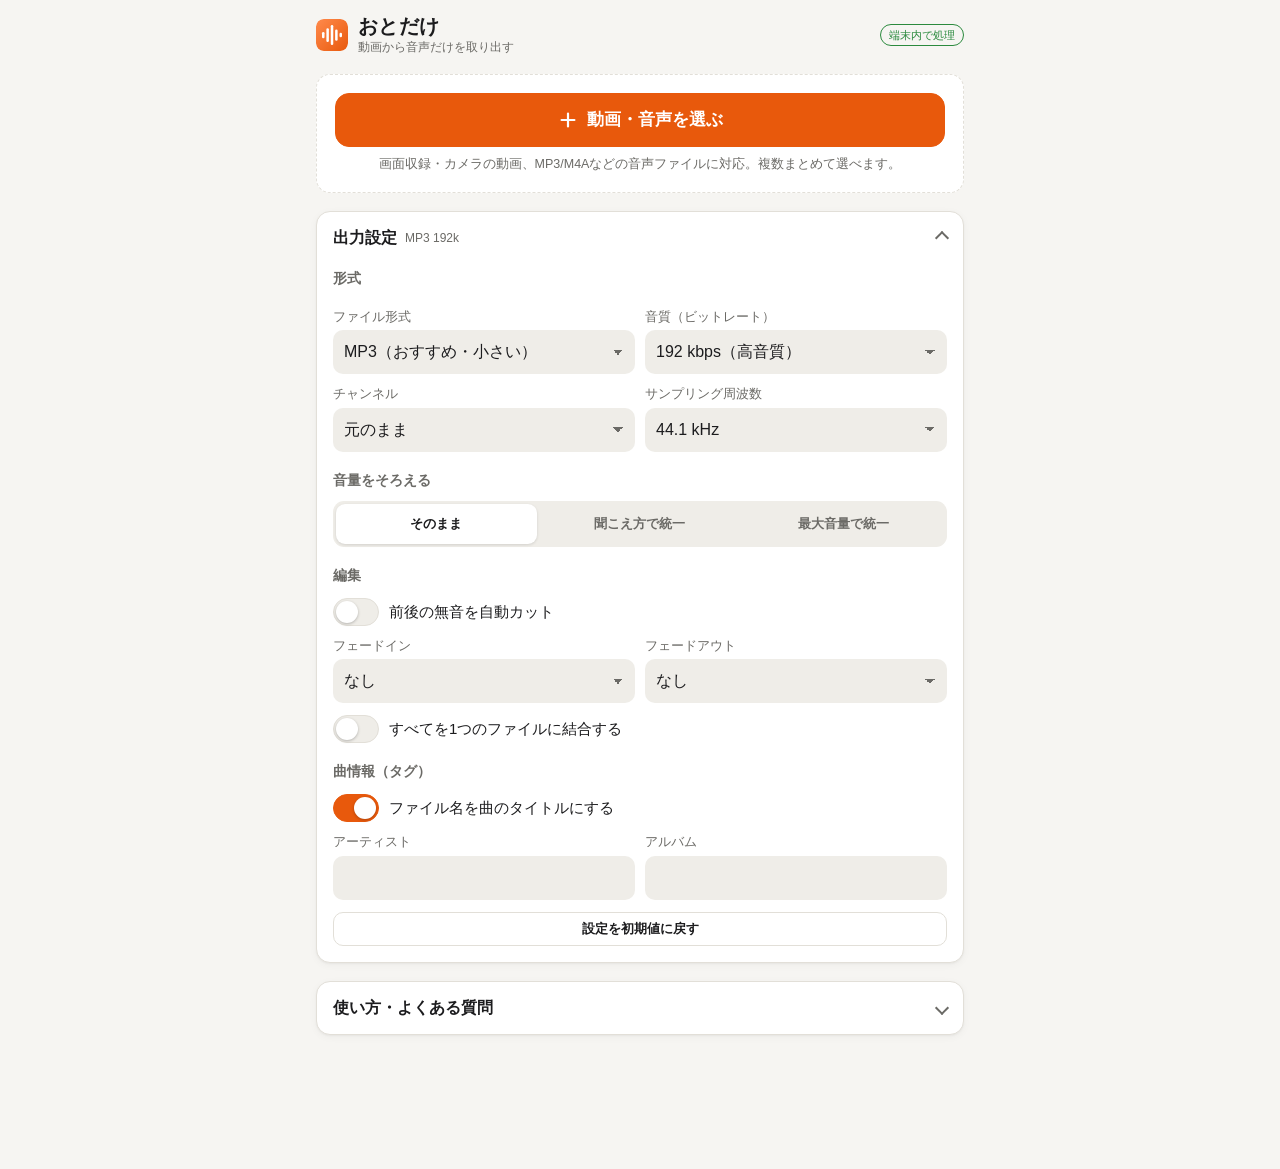
==== index.html @ 5dd7b7b6 "おとだけ: 動画から音声を取り出すWebアプリを追加 - 動画/音声をブラウザ内でデコードし MP3 (lamejs) / WAV に書き出し - LUFS/ピークによる音量統一とリミッター、トリミン" ====
<!doctype html>
<html lang="ja">
<head>
  <meta charset="utf-8">
  <meta name="viewport" content="width=device-width, initial-scale=1, viewport-fit=cover">
  <title>おとだけ</title>
  <meta name="description" content="動画から音声だけを取り出すWebアプリ。音量の統一、トリミング、一括リネームにも対応。ファイルは端末の外に送信されません。">
  <meta name="theme-color" content="#f6f5f2" media="(prefers-color-scheme: light)">
  <meta name="theme-color" content="#141416" media="(prefers-color-scheme: dark)">
  <meta name="apple-mobile-web-app-capable" content="yes">
  <meta name="mobile-web-app-capable" content="yes">
  <meta name="apple-mobile-web-app-title" content="おとだけ">
  <meta name="apple-mobile-web-app-status-bar-style" content="default">
  <link rel="manifest" href="manifest.webmanifest">
  <link rel="icon" href="icons/icon.svg" type="image/svg+xml">
  <link rel="apple-touch-icon" href="icons/icon-180.png">
  <link rel="stylesheet" href="css/style.css">
</head>
<body>
  <header class="top">
    <div class="brand">
      <img src="icons/icon.svg" alt="" width="32" height="32">
      <div>
        <h1>おとだけ</h1>
        <p>動画から音声だけを取り出す</p>
      </div>
    </div>
    <span class="badge" title="ファイルはこの端末の中だけで処理されます">端末内で処理</span>
  </header>

  <main>
    <!-- ファイル追加 -->
    <section class="drop" id="drop">
      <label class="btn primary big" for="fileInput">
        <svg viewBox="0 0 24 24" aria-hidden="true"><path d="M12 5v14M5 12h14"/></svg>
        動画・音声を選ぶ
      </label>
      <input id="fileInput" type="file" accept="video/*,audio/*,.mov,.mp4,.m4a,.mp3,.wav,.aac,.caf" multiple hidden>
      <p class="hint">画面収録・カメラの動画、MP3/M4Aなどの音声ファイルに対応。複数まとめて選べます。</p>
    </section>

    <!-- ファイル一覧 -->
    <section id="listSection" hidden>
      <div class="section-head">
        <h2>ファイル <span id="count" class="count"></span></h2>
        <button class="btn ghost small" id="clearAll" type="button">すべて削除</button>
      </div>
      <ol id="list" class="list"></ol>
    </section>

    <!-- 一括リネーム -->
    <details class="panel" id="renamePanel" hidden>
      <summary><span>一括リネーム・並べ替え</span></summary>
      <div class="panel-body">
        <div class="field">
          <label for="rnTemplate">名前のパターン</label>
          <input id="rnTemplate" type="text" value="{name}" autocomplete="off" autocapitalize="off" spellcheck="false">
          <div class="chips">
            <button type="button" class="chip" data-token="{name}">元の名前</button>
            <button type="button" class="chip" data-token="{n}">連番</button>
            <button type="button" class="chip" data-token="{date}">日付</button>
            <button type="button" class="chip" data-token="{time}">時刻</button>
            <button type="button" class="chip" data-token="_">_</button>
          </div>
        </div>
        <div class="row2">
          <div class="field">
            <label for="rnStart">連番の開始</label>
            <input id="rnStart" type="number" inputmode="numeric" value="1" min="0">
          </div>
          <div class="field">
            <label for="rnDigits">連番の桁数</label>
            <select id="rnDigits">
              <option value="1">1（1, 2, 3）</option>
              <option value="2" selected>2（01, 02）</option>
              <option value="3">3（001, 002）</option>
            </select>
          </div>
        </div>
        <div class="row2">
          <div class="field">
            <label for="rnFind">置換：探す文字</label>
            <input id="rnFind" type="text" autocomplete="off" autocapitalize="off" spellcheck="false" placeholder="例：RPReplay_">
          </div>
          <div class="field">
            <label for="rnReplace">置き換える文字</label>
            <input id="rnReplace" type="text" autocomplete="off" autocapitalize="off" spellcheck="false" placeholder="空なら削除">
          </div>
        </div>
        <p class="hint">プレビュー</p>
        <ul id="rnPreview" class="preview"></ul>
        <div class="btn-row">
          <button class="btn primary" id="rnApply" type="button">名前を適用</button>
          <button class="btn ghost" id="rnReset" type="button">元の名前に戻す</button>
        </div>
        <hr>
        <div class="field">
          <label for="sortBy">並べ替え（連番・結合の順番に使われます）</label>
          <div class="inline">
            <select id="sortBy">
              <option value="name">名前順</option>
              <option value="date">日付順（古い順）</option>
              <option value="dateDesc">日付順（新しい順）</option>
              <option value="added">追加した順</option>
            </select>
            <button class="btn ghost" id="sortApply" type="button">並べ替え</button>
          </div>
        </div>
      </div>
    </details>

    <!-- 出力設定 -->
    <details class="panel" id="settingsPanel" open>
      <summary><span>出力設定</span><span id="settingsSummary" class="summary-note"></span></summary>
      <form class="panel-body" id="settings" onsubmit="return false">
        <h3>形式</h3>
        <div class="row2">
          <div class="field">
            <label for="s-format">ファイル形式</label>
            <select id="s-format" name="format">
              <option value="mp3">MP3（おすすめ・小さい）</option>
              <option value="wav">WAV（無圧縮・大きい）</option>
            </select>
          </div>
          <div class="field" data-show-if="format=mp3">
            <label for="s-bitrate">音質（ビットレート）</label>
            <select id="s-bitrate" name="bitrate" data-num>
              <option value="64">64 kbps（声のみ・最小）</option>
              <option value="96">96 kbps</option>
              <option value="128">128 kbps（標準）</option>
              <option value="192">192 kbps（高音質）</option>
              <option value="256">256 kbps</option>
              <option value="320">320 kbps（最高）</option>
            </select>
          </div>
        </div>
        <div class="row2">
          <div class="field">
            <label for="s-channels">チャンネル</label>
            <select id="s-channels" name="channels">
              <option value="auto">元のまま</option>
              <option value="1">モノラル（声におすすめ）</option>
              <option value="2">ステレオ</option>
            </select>
          </div>
          <div class="field">
            <label for="s-sampleRate">サンプリング周波数</label>
            <select id="s-sampleRate" name="sampleRate" data-num>
              <option value="44100">44.1 kHz</option>
              <option value="48000">48 kHz</option>
            </select>
          </div>
        </div>

        <h3>音量をそろえる</h3>
        <div class="field">
          <div class="segmented" role="radiogroup" aria-label="音量の統一方法">
            <label><input type="radio" name="normMode" value="off"><span>そのまま</span></label>
            <label><input type="radio" name="normMode" value="lufs"><span>聞こえ方で統一</span></label>
            <label><input type="radio" name="normMode" value="peak"><span>最大音量で統一</span></label>
          </div>
          <p class="hint" data-show-if="normMode=lufs">人の耳の感じ方に近い「ラウドネス（LUFS）」をそろえます。複数ファイルの音量差をなくしたいときはこれ。</p>
          <p class="hint" data-show-if="normMode=peak">一番大きい音が指定の大きさになるように調整します。</p>
        </div>
        <div class="row2" data-show-if="normMode=lufs">
          <div class="field">
            <label for="s-lufsTarget">目標の大きさ</label>
            <select id="s-lufsTarget" name="lufsTarget" data-num>
              <option value="-12">-12 LUFS（かなり大きい）</option>
              <option value="-14">-14 LUFS（音楽配信サービス）</option>
              <option value="-16">-16 LUFS（ポッドキャスト・おすすめ）</option>
              <option value="-19">-19 LUFS（控えめ）</option>
              <option value="-23">-23 LUFS（テレビ放送）</option>
            </select>
          </div>
          <div class="field">
            <label for="s-maxGain">最大で上げる量</label>
            <select id="s-maxGain" name="maxGain" data-num>
              <option value="6">+6 dB</option>
              <option value="12">+12 dB</option>
              <option value="20">+20 dB</option>
              <option value="30">+30 dB</option>
            </select>
          </div>
        </div>
        <div class="row2" data-show-if="normMode=peak">
          <div class="field">
            <label for="s-peakTarget">最大音量</label>
            <select id="s-peakTarget" name="peakTarget" data-num>
              <option value="0">0 dB</option>
              <option value="-1">-1 dB（おすすめ）</option>
              <option value="-3">-3 dB</option>
              <option value="-6">-6 dB</option>
            </select>
          </div>
          <div class="field">
            <label for="s-maxGain2">最大で上げる量</label>
            <select id="s-maxGain2" name="maxGain" data-num>
              <option value="6">+6 dB</option>
              <option value="12">+12 dB</option>
              <option value="20">+20 dB</option>
              <option value="30">+30 dB</option>
            </select>
          </div>
        </div>

        <h3>編集</h3>
        <label class="switch">
          <input type="checkbox" name="silence">
          <span>前後の無音を自動カット</span>
        </label>
        <div class="field" data-show-if="silence=true">
          <label for="s-silenceDb">無音とみなす大きさ</label>
          <select id="s-silenceDb" name="silenceDb" data-num>
            <option value="-60">-60 dB（ほぼ完全な無音だけ）</option>
            <option value="-50">-50 dB</option>
            <option value="-40">-40 dB（小さな雑音もカット）</option>
            <option value="-30">-30 dB（強め）</option>
          </select>
        </div>
        <div class="row2">
          <div class="field">
            <label for="s-fadeIn">フェードイン</label>
            <select id="s-fadeIn" name="fadeIn" data-num>
              <option value="0">なし</option>
              <option value="0.5">0.5 秒</option>
              <option value="1">1 秒</option>
              <option value="2">2 秒</option>
              <option value="3">3 秒</option>
            </select>
          </div>
          <div class="field">
            <label for="s-fadeOut">フェードアウト</label>
            <select id="s-fadeOut" name="fadeOut" data-num>
              <option value="0">なし</option>
              <option value="0.5">0.5 秒</option>
              <option value="1">1 秒</option>
              <option value="2">2 秒</option>
              <option value="3">3 秒</option>
            </select>
          </div>
        </div>
        <label class="switch">
          <input type="checkbox" name="join">
          <span>すべてを1つのファイルに結合する</span>
        </label>
        <div class="field" data-show-if="join=true">
          <label for="s-joinName">結合後のファイル名</label>
          <input id="s-joinName" name="joinName" type="text" placeholder="空なら「先頭のファイル名_結合」" autocomplete="off">
          <p class="hint">一覧の上から順につなげます。順番は各ファイルの ↑↓ や「並べ替え」で変更できます。</p>
        </div>

        <div data-show-if="format=mp3">
          <h3>曲情報（タグ）</h3>
          <label class="switch">
            <input type="checkbox" name="tagTitle">
            <span>ファイル名を曲のタイトルにする</span>
          </label>
          <div class="row2">
            <div class="field">
              <label for="s-artist">アーティスト</label>
              <input id="s-artist" name="artist" type="text" autocomplete="off">
            </div>
            <div class="field">
              <label for="s-album">アルバム</label>
              <input id="s-album" name="album" type="text" autocomplete="off">
            </div>
          </div>
        </div>
        <div class="btn-row">
          <button class="btn ghost small" id="resetSettings" type="button">設定を初期値に戻す</button>
        </div>
      </form>
    </details>

    <!-- 結果 -->
    <section id="resultSection" hidden>
      <div class="section-head">
        <h2>できあがり <span id="resultCount" class="count"></span></h2>
        <button class="btn ghost small" id="clearResults" type="button">クリア</button>
      </div>
      <div class="btn-row" id="bulkActions">
        <button class="btn primary" id="shareAll" type="button">まとめて共有・保存</button>
        <button class="btn" id="zipAll" type="button">ZIPでダウンロード</button>
      </div>
      <ol id="results" class="list"></ol>
    </section>

    <details class="panel help">
      <summary><span>使い方・よくある質問</span></summary>
      <div class="panel-body prose">
        <h3>基本の使い方</h3>
        <ol>
          <li>「動画・音声を選ぶ」をタップし、<b>写真ライブラリ</b>または<b>ファイルを選択</b>から動画を選びます。</li>
          <li>必要ならファイル名を変えたり、波形の下のスライダーで使う範囲を切り取ります。</li>
          <li>下の「変換する」をタップ。</li>
          <li>できあがったら「共有」→「"ファイル"に保存」で iPhone に保存できます。LINE などに直接送ることもできます。</li>
        </ol>
        <h3>ホーム画面に追加するとアプリのように使えます</h3>
        <p>Safari の共有ボタン →「ホーム画面に追加」。一度開けばオフラインでも使えます。</p>
        <h3>ファイルはどこかに送信されますか？</h3>
        <p>いいえ。読み込みも変換もすべてこの端末の中（ブラウザ内）で行われ、ファイルが外部に送信されることはありません。</p>
        <h3>長い動画で止まってしまう</h3>
        <p>音声はいったん端末のメモリに展開して処理します。iPhone では目安として1ファイル60分程度まで。止まる場合は「モノラル」にするか、ファイルを分けて試してください。変換中は画面を閉じたり、別のアプリに切り替えないでください。</p>
        <h3>「聞こえ方で統一」とは？</h3>
        <p>放送や音楽配信でも使われている ITU-R BS.1770（LUFS）という基準で、人が感じる音の大きさをそろえます。音を大きくして音割れしそうなところは自動で抑えます（リミッター）。</p>
        <h3>日付・時刻の名前について</h3>
        <p>{date}・{time} にはファイルの更新日時が入ります。写真ライブラリから選んだ場合、選んだ時刻になることがあります。</p>
        <p class="credits">MP3 エンコードに <a href="https://github.com/zhuker/lamejs" target="_blank" rel="noopener">lamejs</a>（LAME の JavaScript 移植, LGPL）を使用しています。</p>
      </div>
    </details>
  </main>

  <!-- 下部の操作バー -->
  <div class="actionbar" id="actionbar" hidden>
    <div class="progress" id="progress" hidden>
      <div class="progress-text" id="progressText"></div>
      <div class="progress-track"><div class="progress-fill" id="progressFill"></div></div>
    </div>
    <button class="btn primary big" id="convert" type="button">変換する</button>
  </div>

  <div class="toast" id="toast" role="status" aria-live="polite"></div>
  <video id="player" playsinline preload="none" class="offscreen" aria-hidden="true"></video>

  <template id="itemTpl">
    <li class="card item">
      <div class="item-head">
        <span class="kind" aria-hidden="true"></span>
        <div class="name-wrap">
          <input class="name" type="text" aria-label="出力ファイル名" autocomplete="off" autocapitalize="off" spellcheck="false">
          <span class="ext"></span>
        </div>
        <div class="item-tools">
          <button type="button" class="icon-btn up" aria-label="上へ"><svg viewBox="0 0 24 24"><path d="M6 15l6-6 6 6"/></svg></button>
          <button type="button" class="icon-btn down" aria-label="下へ"><svg viewBox="0 0 24 24"><path d="M6 9l6 6 6-6"/></svg></button>
          <button type="button" class="icon-btn remove" aria-label="削除"><svg viewBox="0 0 24 24"><path d="M6 6l12 12M18 6L6 18"/></svg></button>
        </div>
      </div>
      <div class="meta"></div>
      <div class="wave-wrap">
        <canvas class="wave"></canvas>
        <button type="button" class="play" aria-label="試聴"><svg viewBox="0 0 24 24" class="i-play"><path d="M8 5v14l11-7z"/></svg><svg viewBox="0 0 24 24" class="i-pause"><path d="M7 5h4v14H7zM13 5h4v14h-4z"/></svg></button>
        <div class="wave-status"></div>
      </div>
      <div class="trim">
        <div class="trim-row">
          <span>開始</span>
          <input type="range" class="r-start" min="0" step="0.1" aria-label="開始位置">
          <input type="text" class="t-start" inputmode="decimal" aria-label="開始時刻">
        </div>
        <div class="trim-row">
          <span>終了</span>
          <input type="range" class="r-end" min="0" step="0.1" aria-label="終了位置">
          <input type="text" class="t-end" inputmode="decimal" aria-label="終了時刻">
        </div>
      </div>
    </li>
  </template>

  <template id="resultTpl">
    <li class="card result">
      <div class="result-head">
        <div class="result-name"></div>
        <div class="meta"></div>
      </div>
      <audio controls preload="metadata"></audio>
      <div class="btn-row">
        <button type="button" class="btn share">共有・保存</button>
        <button type="button" class="btn ghost dl">ダウンロード</button>
      </div>
    </li>
  </template>

  <script type="module" src="js/app.js"></script>
</body>
</html>
---- css/style.css ----
:root {
  --bg: #f6f5f2;
  --surface: #ffffff;
  --surface-2: #efede8;
  --text: #1c1c1e;
  --muted: #6b6a66;
  --line: #e2dfd8;
  --accent: #e8590c;
  --accent-ink: #ffffff;
  --accent-soft: #fde8dc;
  --wave: #c9c4ba;
  --wave-active: #e8590c;
  --dim: rgba(246, 245, 242, 0.72);
  --danger: #c92a2a;
  --ok: #2b8a3e;
  --radius: 14px;
  --shadow: 0 1px 2px rgba(0, 0, 0, 0.04), 0 2px 8px rgba(0, 0, 0, 0.04);
  color-scheme: light;
}

@media (prefers-color-scheme: dark) {
  :root {
    --bg: #141416;
    --surface: #1e1e21;
    --surface-2: #2a2a2e;
    --text: #f2f2f3;
    --muted: #9b9ba1;
    --line: #333338;
    --accent: #ff8a4c;
    --accent-ink: #1a0d05;
    --accent-soft: #3a2316;
    --wave: #4a4a50;
    --wave-active: #ff8a4c;
    --dim: rgba(20, 20, 22, 0.7);
    --danger: #ff6b6b;
    --ok: #69db7c;
    --shadow: none;
    color-scheme: dark;
  }
}

* { box-sizing: border-box; }

html { -webkit-text-size-adjust: 100%; }

body {
  margin: 0;
  background: var(--bg);
  color: var(--text);
  font-family: -apple-system, BlinkMacSystemFont, "Hiragino Sans", "Hiragino Kaku Gothic ProN", "Noto Sans JP", "Segoe UI", sans-serif;
  font-size: 16px;
  line-height: 1.5;
  -webkit-tap-highlight-color: transparent;
  padding-bottom: calc(110px + env(safe-area-inset-bottom));
}

main, .top {
  max-width: 680px;
  margin: 0 auto;
  padding-left: max(16px, env(safe-area-inset-left));
  padding-right: max(16px, env(safe-area-inset-right));
}

.top {
  display: flex;
  align-items: center;
  justify-content: space-between;
  gap: 12px;
  padding-top: calc(14px + env(safe-area-inset-top));
  padding-bottom: 10px;
}
.brand { display: flex; align-items: center; gap: 10px; }
.brand img { border-radius: 8px; }
.brand h1 { font-size: 20px; margin: 0; line-height: 1.2; letter-spacing: 0.02em; }
.brand p { margin: 0; font-size: 12px; color: var(--muted); }
.badge {
  font-size: 11px;
  color: var(--ok);
  border: 1px solid currentColor;
  border-radius: 999px;
  padding: 2px 8px;
  white-space: nowrap;
}

h2 { font-size: 17px; margin: 0; }
h3 { font-size: 14px; margin: 18px 0 8px; color: var(--muted); font-weight: 600; }
.panel-body > h3:first-child { margin-top: 4px; }
.count { color: var(--muted); font-weight: 500; font-size: 14px; }

section { margin-top: 18px; }
.section-head { display: flex; align-items: center; justify-content: space-between; margin-bottom: 10px; }

/* ---------- ボタン ---------- */
.btn {
  appearance: none;
  border: 1px solid var(--line);
  background: var(--surface);
  color: var(--text);
  font: inherit;
  font-size: 15px;
  font-weight: 600;
  border-radius: 12px;
  min-height: 44px;
  padding: 0 16px;
  display: inline-flex;
  align-items: center;
  justify-content: center;
  gap: 8px;
  cursor: pointer;
  text-decoration: none;
  touch-action: manipulation;
}
.btn:active { transform: scale(0.98); }
.btn:disabled { opacity: 0.5; pointer-events: none; }
.btn.primary { background: var(--accent); border-color: var(--accent); color: var(--accent-ink); }
.btn.ghost { background: transparent; }
.btn.small { min-height: 34px; font-size: 13px; padding: 0 12px; border-radius: 10px; }
.btn.big { width: 100%; min-height: 54px; font-size: 17px; border-radius: 14px; }
.btn svg { width: 22px; height: 22px; fill: none; stroke: currentColor; stroke-width: 2.4; stroke-linecap: round; }
.btn-row { display: flex; flex-wrap: wrap; gap: 8px; margin-top: 12px; }
.btn-row .btn { flex: 1 1 140px; }

.icon-btn {
  appearance: none;
  border: none;
  background: transparent;
  color: var(--muted);
  width: 34px;
  height: 34px;
  border-radius: 8px;
  display: grid;
  place-items: center;
  cursor: pointer;
  padding: 0;
}
.icon-btn:active { background: var(--surface-2); }
.icon-btn svg { width: 20px; height: 20px; fill: none; stroke: currentColor; stroke-width: 2; stroke-linecap: round; stroke-linejoin: round; }

/* ---------- ドロップエリア ---------- */
.drop {
  background: var(--surface);
  border: 1.5px dashed var(--line);
  border-radius: var(--radius);
  padding: 18px;
  text-align: center;
  margin-top: 8px;
}
.drop.dragover { border-color: var(--accent); background: var(--accent-soft); }
.hint { font-size: 12.5px; color: var(--muted); margin: 8px 0 0; }

/* ---------- カード ---------- */
.list { list-style: none; margin: 0; padding: 0; display: grid; gap: 10px; }
.card {
  background: var(--surface);
  border: 1px solid var(--line);
  border-radius: var(--radius);
  padding: 12px;
  box-shadow: var(--shadow);
  min-width: 0;
}
.item-head { display: flex; align-items: center; gap: 8px; }
.kind {
  flex: none;
  font-size: 10px;
  font-weight: 700;
  border-radius: 6px;
  padding: 2px 6px;
  background: var(--surface-2);
  color: var(--muted);
}
.name-wrap {
  flex: 1;
  min-width: 0;
  display: flex;
  align-items: center;
  background: var(--surface-2);
  border-radius: 9px;
  padding-right: 8px;
}
.name-wrap .name {
  flex: 1;
  min-width: 0;
  border: none;
  background: transparent;
  font: inherit;
  font-size: 16px; /* iOS のズーム防止 */
  font-weight: 600;
  color: var(--text);
  padding: 7px 8px;
  outline: none;
}
.name-wrap:focus-within { box-shadow: 0 0 0 2px var(--accent); }
.ext { color: var(--muted); font-size: 14px; }
.item-tools { display: flex; flex: none; }
.meta { font-size: 12.5px; color: var(--muted); margin-top: 6px; display: flex; flex-wrap: wrap; gap: 4px 12px; }
.meta .err { color: var(--danger); }

.wave-wrap { position: relative; margin-top: 8px; }
.wave {
  display: block;
  width: 100%;
  height: 64px;
  border-radius: 10px;
  background: var(--surface-2);
}
.play {
  position: absolute;
  left: 8px;
  top: 50%;
  transform: translateY(-50%);
  width: 40px;
  height: 40px;
  border-radius: 50%;
  border: none;
  background: var(--accent);
  color: var(--accent-ink);
  display: grid;
  place-items: center;
  cursor: pointer;
  box-shadow: 0 2px 6px rgba(0, 0, 0, 0.18);
}
.play svg { width: 18px; height: 18px; fill: currentColor; }
.play .i-pause { display: none; }
.item.playing .play .i-play { display: none; }
.item.playing .play .i-pause { display: block; }
.wave-status {
  position: absolute;
  inset: 0;
  display: grid;
  place-items: center;
  font-size: 13px;
  color: var(--muted);
  pointer-events: none;
}
.item.error .wave-wrap,
.item:not(.ready) .play,
.item:not(.ready) .trim { display: none; }

.trim { margin-top: 8px; display: grid; gap: 4px; }
.trim-row { display: grid; grid-template-columns: auto 1fr 78px; align-items: center; gap: 8px; font-size: 13px; color: var(--muted); }
.trim-row input[type="text"] {
  font: inherit;
  font-size: 16px;
  font-variant-numeric: tabular-nums;
  text-align: center;
  border: 1px solid var(--line);
  background: var(--surface);
  color: var(--text);
  border-radius: 8px;
  padding: 4px 2px;
  width: 100%;
}
input[type="range"] { width: 100%; accent-color: var(--accent); margin: 0; height: 32px; }

/* ---------- パネル ---------- */
.panel {
  margin-top: 18px;
  background: var(--surface);
  border: 1px solid var(--line);
  border-radius: var(--radius);
  box-shadow: var(--shadow);
}
.panel > summary {
  list-style: none;
  cursor: pointer;
  padding: 14px 16px;
  font-weight: 700;
  display: flex;
  align-items: center;
  gap: 8px;
}
.panel > summary::-webkit-details-marker { display: none; }
.panel > summary::after {
  content: "";
  margin-left: auto;
  flex: none;
  width: 8px;
  height: 8px;
  border-right: 2px solid var(--muted);
  border-bottom: 2px solid var(--muted);
  transform: rotate(45deg);
  transition: transform 0.15s;
}
.panel[open] > summary::after { transform: rotate(-135deg); }
.summary-note { font-weight: 500; font-size: 12px; color: var(--muted); overflow: hidden; text-overflow: ellipsis; white-space: nowrap; min-width: 0; }
.panel-body { padding: 0 16px 16px; }
.panel hr { border: none; border-top: 1px solid var(--line); margin: 16px 0; }

.field { margin-top: 10px; min-width: 0; }
.field > label { display: block; font-size: 13px; color: var(--muted); margin-bottom: 4px; }
.row2 { display: grid; grid-template-columns: 1fr 1fr; gap: 0 10px; }
@media (max-width: 360px) { .row2 { grid-template-columns: 1fr; } }
.inline { display: flex; gap: 8px; }
.inline select { flex: 1; }

select, .field input[type="text"], .field input[type="number"] {
  width: 100%;
  font: inherit;
  font-size: 16px;
  color: var(--text);
  background: var(--surface-2);
  border: 1px solid transparent;
  border-radius: 10px;
  min-height: 44px;
  padding: 0 10px;
  outline: none;
  -webkit-appearance: none;
  appearance: none;
}
select {
  background-image: linear-gradient(45deg, transparent 50%, var(--muted) 50%), linear-gradient(135deg, var(--muted) 50%, transparent 50%);
  background-position: calc(100% - 16px) 50%, calc(100% - 11px) 50%;
  background-size: 5px 5px;
  background-repeat: no-repeat;
  padding-right: 28px;
  text-overflow: ellipsis;
}
select:focus, .field input:focus { border-color: var(--accent); }

.segmented {
  display: grid;
  grid-template-columns: repeat(3, 1fr);
  background: var(--surface-2);
  border-radius: 11px;
  padding: 3px;
  gap: 3px;
}
.segmented label { position: relative; }
.segmented input { position: absolute; opacity: 0; pointer-events: none; }
.segmented span {
  display: grid;
  place-items: center;
  min-height: 40px;
  padding: 4px;
  border-radius: 9px;
  font-size: 13px;
  font-weight: 600;
  text-align: center;
  line-height: 1.25;
  color: var(--muted);
  cursor: pointer;
}
.segmented input:checked + span { background: var(--surface); color: var(--text); box-shadow: 0 1px 3px rgba(0, 0, 0, 0.12); }
.segmented input:focus-visible + span { outline: 2px solid var(--accent); }

.switch { display: flex; align-items: center; gap: 10px; margin-top: 12px; cursor: pointer; font-size: 15px; }
.switch input {
  -webkit-appearance: none;
  appearance: none;
  flex: none;
  width: 46px;
  height: 28px;
  border-radius: 999px;
  background: var(--surface-2);
  border: 1px solid var(--line);
  position: relative;
  margin: 0;
  cursor: pointer;
  transition: background 0.15s;
}
.switch input::after {
  content: "";
  position: absolute;
  top: 2px;
  left: 2px;
  width: 22px;
  height: 22px;
  border-radius: 50%;
  background: #fff;
  box-shadow: 0 1px 3px rgba(0, 0, 0, 0.25);
  transition: transform 0.15s;
}
.switch input:checked { background: var(--accent); border-color: var(--accent); }
.switch input:checked::after { transform: translateX(18px); }

.chips { display: flex; flex-wrap: wrap; gap: 6px; margin-top: 8px; }
.chip {
  appearance: none;
  border: 1px solid var(--line);
  background: var(--surface);
  color: var(--text);
  font: inherit;
  font-size: 13px;
  border-radius: 999px;
  padding: 5px 12px;
  cursor: pointer;
}
.chip:active { background: var(--accent-soft); }

.preview {
  list-style: none;
  margin: 4px 0 0;
  padding: 8px 10px;
  background: var(--surface-2);
  border-radius: 10px;
  font-size: 13px;
  max-height: 200px;
  overflow: auto;
}
.preview li { display: flex; gap: 6px; padding: 3px 0; min-width: 0; }
.preview .from { color: var(--muted); overflow: hidden; text-overflow: ellipsis; white-space: nowrap; flex: 0 1 45%; }
.preview .to { font-weight: 600; overflow: hidden; text-overflow: ellipsis; white-space: nowrap; flex: 1; }
.preview .same { color: var(--muted); font-weight: 400; }

/* ---------- 結果 ---------- */
.result-name { font-weight: 700; word-break: break-all; }
.result audio { width: 100%; margin-top: 10px; height: 40px; }
.result.error .result-name { color: var(--danger); }
.result .btn-row { margin-top: 8px; }

/* ---------- 下部バー ---------- */
.actionbar {
  position: fixed;
  left: 0;
  right: 0;
  bottom: 0;
  z-index: 10;
  padding: 10px max(16px, env(safe-area-inset-right)) calc(10px + env(safe-area-inset-bottom)) max(16px, env(safe-area-inset-left));
  background: var(--dim);
  -webkit-backdrop-filter: blur(16px);
  backdrop-filter: blur(16px);
  border-top: 1px solid var(--line);
}
.actionbar > * { max-width: 648px; margin-left: auto; margin-right: auto; }
.progress { margin-bottom: 8px; }
.progress-text { font-size: 13px; color: var(--muted); margin-bottom: 4px; white-space: nowrap; overflow: hidden; text-overflow: ellipsis; }
.progress-track { height: 6px; border-radius: 3px; background: var(--surface-2); overflow: hidden; }
.progress-fill { height: 100%; width: 0; background: var(--accent); transition: width 0.2s; }

.toast {
  position: fixed;
  left: 50%;
  bottom: calc(96px + env(safe-area-inset-bottom));
  transform: translate(-50%, 20px);
  background: var(--text);
  color: var(--bg);
  padding: 10px 16px;
  border-radius: 12px;
  font-size: 14px;
  opacity: 0;
  pointer-events: none;
  transition: opacity 0.2s, transform 0.2s;
  z-index: 20;
  max-width: calc(100vw - 32px);
}
.toast.show { opacity: 1; transform: translate(-50%, 0); }

.offscreen { position: fixed; width: 1px; height: 1px; opacity: 0; pointer-events: none; left: -10px; top: 0; }

.prose { font-size: 14px; }
.prose p, .prose ol { margin: 6px 0; }
.prose ol { padding-left: 20px; }
.prose a { color: var(--accent); }
.credits { color: var(--muted); font-size: 12px; margin-top: 16px !important; }
.help { margin-bottom: 24px; }

[hidden] { display: none !important; }
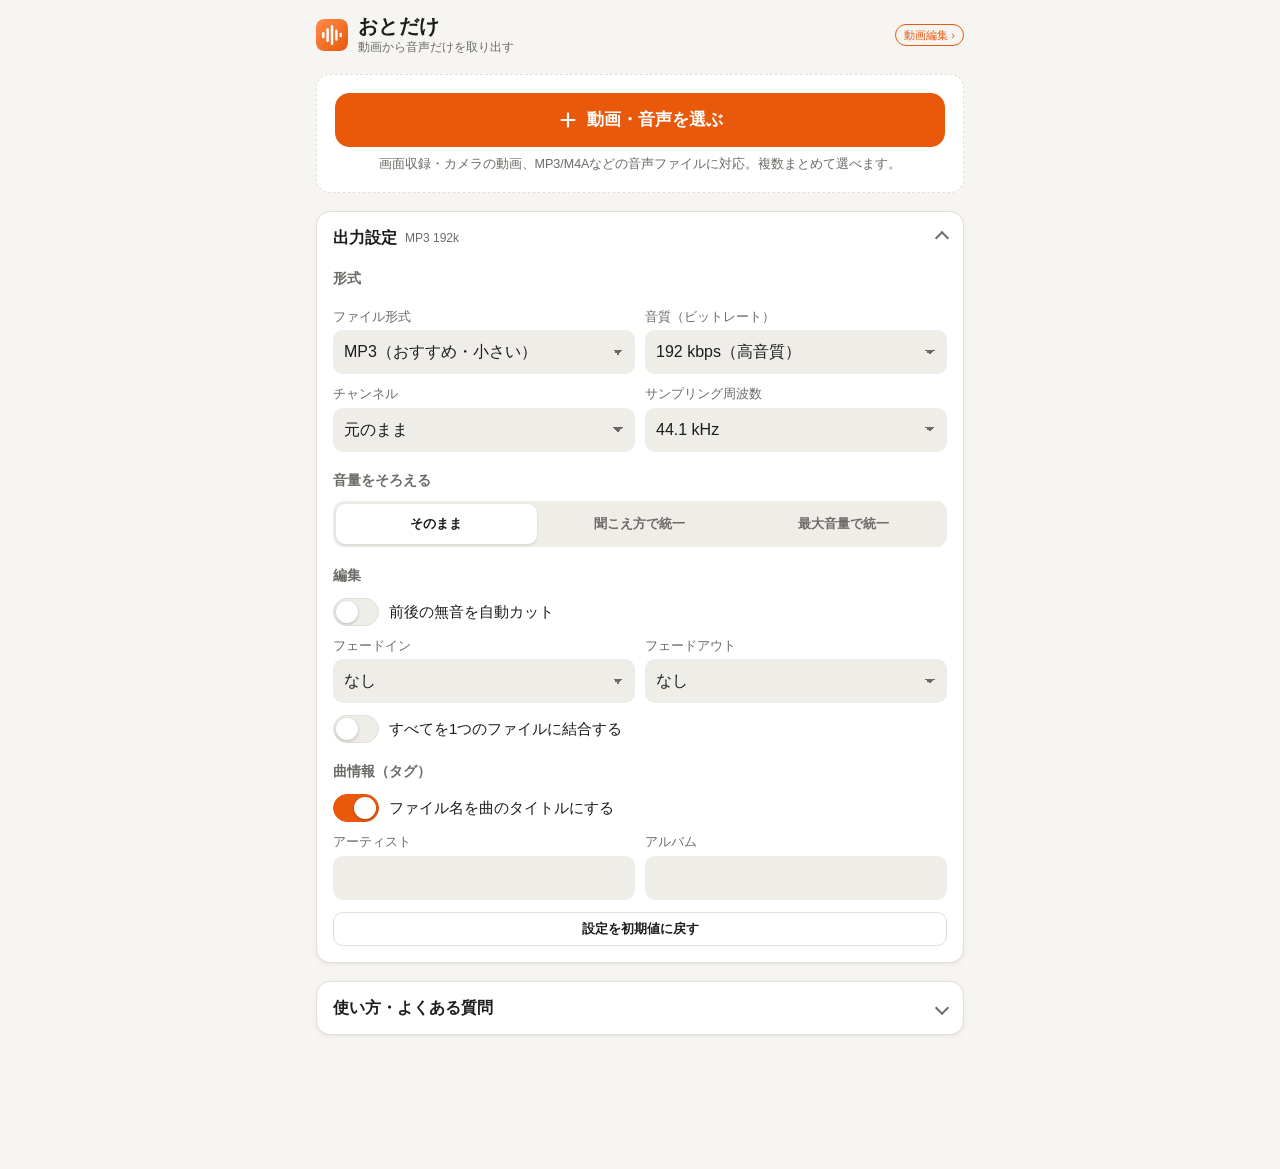
==== commit b900c5ec: "動画エディタ「つなぐ」を追加（editor/） iPhone で使える Web の動画編集アプリ。カット・トリミング・速度、 トランジション、テロップ/字幕、BGM、色調整、比率プリセットに対応し、 " ====
--- a/index.html
+++ b/index.html
@@ -25,7 +25,7 @@
         <p>動画から音声だけを取り出す</p>
       </div>
     </div>
-    <span class="badge" title="ファイルはこの端末の中だけで処理されます">端末内で処理</span>
+    <a class="badge link" href="editor/" title="動画編集アプリ「つなぐ」を開く">動画編集 ›</a>
   </header>
 
   <main>
@@ -50,52 +50,17 @@
 
     <!-- 一括リネーム -->
     <details class="panel" id="renamePanel" hidden>
-      <summary><span>一括リネーム・並べ替え</span></summary>
+      <summary><span>まとめて名前をつける・並べ替え</span></summary>
       <div class="panel-body">
-        <div class="field">
-          <label for="rnTemplate">名前のパターン</label>
-          <input id="rnTemplate" type="text" value="{name}" autocomplete="off" autocapitalize="off" spellcheck="false">
-          <div class="chips">
-            <button type="button" class="chip" data-token="{name}">元の名前</button>
-            <button type="button" class="chip" data-token="{n}">連番</button>
-            <button type="button" class="chip" data-token="{date}">日付</button>
-            <button type="button" class="chip" data-token="{time}">時刻</button>
-            <button type="button" class="chip" data-token="_">_</button>
-          </div>
-        </div>
-        <div class="row2">
-          <div class="field">
-            <label for="rnStart">連番の開始</label>
-            <input id="rnStart" type="number" inputmode="numeric" value="1" min="0">
-          </div>
-          <div class="field">
-            <label for="rnDigits">連番の桁数</label>
-            <select id="rnDigits">
-              <option value="1">1（1, 2, 3）</option>
-              <option value="2" selected>2（01, 02）</option>
-              <option value="3">3（001, 002）</option>
-            </select>
-          </div>
-        </div>
-        <div class="row2">
-          <div class="field">
-            <label for="rnFind">置換：探す文字</label>
-            <input id="rnFind" type="text" autocomplete="off" autocapitalize="off" spellcheck="false" placeholder="例：RPReplay_">
-          </div>
-          <div class="field">
-            <label for="rnReplace">置き換える文字</label>
-            <input id="rnReplace" type="text" autocomplete="off" autocapitalize="off" spellcheck="false" placeholder="空なら削除">
-          </div>
-        </div>
-        <p class="hint">プレビュー</p>
-        <ul id="rnPreview" class="preview"></ul>
+        <p class="hint">上から順番に、つけたい名前を入れて「適用」を押してください。</p>
+        <ol id="rnList" class="rn-list"></ol>
         <div class="btn-row">
-          <button class="btn primary" id="rnApply" type="button">名前を適用</button>
+          <button class="btn primary" id="rnApply" type="button">適用</button>
           <button class="btn ghost" id="rnReset" type="button">元の名前に戻す</button>
         </div>
         <hr>
         <div class="field">
-          <label for="sortBy">並べ替え（連番・結合の順番に使われます）</label>
+          <label for="sortBy">並べ替え（曲目・結合の順番が変わります）</label>
           <div class="inline">
             <select id="sortBy">
               <option value="name">名前順</option>
@@ -119,6 +84,7 @@
             <label for="s-format">ファイル形式</label>
             <select id="s-format" name="format">
               <option value="mp3">MP3（おすすめ・小さい）</option>
+              <option value="m4a">M4A（元の音のまま・劣化なし）</option>
               <option value="wav">WAV（無圧縮・大きい）</option>
             </select>
           </div>
@@ -134,6 +100,8 @@
             </select>
           </div>
         </div>
+        <p class="hint" data-show-if="format=m4a">動画の中の音声をそのまま取り出すので、音質が一切変わらず一番速いです。使える加工はトリミングだけです（音量の統一・無音カット・フェード・結合は使えません）。</p>
+        <div data-hide-if="format=m4a">
         <div class="row2">
           <div class="field">
             <label for="s-channels">チャンネル</label>
@@ -162,46 +130,40 @@
           <p class="hint" data-show-if="normMode=lufs">人の耳の感じ方に近い「ラウドネス（LUFS）」をそろえます。複数ファイルの音量差をなくしたいときはこれ。</p>
           <p class="hint" data-show-if="normMode=peak">一番大きい音が指定の大きさになるように調整します。</p>
         </div>
-        <div class="row2" data-show-if="normMode=lufs">
-          <div class="field">
-            <label for="s-lufsTarget">目標の大きさ</label>
-            <select id="s-lufsTarget" name="lufsTarget" data-num>
-              <option value="-12">-12 LUFS（かなり大きい）</option>
-              <option value="-14">-14 LUFS（音楽配信サービス）</option>
-              <option value="-16">-16 LUFS（ポッドキャスト・おすすめ）</option>
-              <option value="-19">-19 LUFS（控えめ）</option>
-              <option value="-23">-23 LUFS（テレビ放送）</option>
-            </select>
-          </div>
-          <div class="field">
-            <label for="s-maxGain">最大で上げる量</label>
-            <select id="s-maxGain" name="maxGain" data-num>
-              <option value="6">+6 dB</option>
-              <option value="12">+12 dB</option>
-              <option value="20">+20 dB</option>
-              <option value="30">+30 dB</option>
-            </select>
-          </div>
-        </div>
-        <div class="row2" data-show-if="normMode=peak">
-          <div class="field">
-            <label for="s-peakTarget">最大音量</label>
-            <select id="s-peakTarget" name="peakTarget" data-num>
-              <option value="0">0 dB</option>
-              <option value="-1">-1 dB（おすすめ）</option>
-              <option value="-3">-3 dB</option>
-              <option value="-6">-6 dB</option>
-            </select>
-          </div>
-          <div class="field">
-            <label for="s-maxGain2">最大で上げる量</label>
-            <select id="s-maxGain2" name="maxGain" data-num>
-              <option value="6">+6 dB</option>
-              <option value="12">+12 dB</option>
-              <option value="20">+20 dB</option>
-              <option value="30">+30 dB</option>
-            </select>
-          </div>
+        <div class="field" data-show-if="normMode=lufs">
+          <label for="s-lufsTarget" class="range-label">目標の大きさ <output data-out="lufsTarget"></output></label>
+          <input type="range" id="s-lufsTarget" name="lufsTarget" min="-50" max="-8" step="1" data-num>
+          <div class="range-scale"><span>← 小さく</span><span>大きく →</span></div>
+          <div class="chips">
+            <button type="button" class="chip" data-set="lufsTarget=-14">-14 大きめ</button>
+            <button type="button" class="chip" data-set="lufsTarget=-16">-16 標準</button>
+            <button type="button" class="chip" data-set="lufsTarget=-23">-23 放送</button>
+            <button type="button" class="chip" data-set="lufsTarget=-30">-30 小さめ</button>
+            <button type="button" class="chip" data-set="lufsTarget=-40">-40 かなり小さい</button>
+          </div>
+          <p class="hint">ゲームのBGMや効果音が大きすぎるときは、-24 くらいから少しずつ下げて、実際に鳴らしながらちょうどいい大きさを探してください。全ファイルが同じ聞こえ方の大きさにそろいます。</p>
+        </div>
+        <div class="field" data-show-if="normMode=peak">
+          <label for="s-peakTarget" class="range-label">最大音量 <output data-out="peakTarget"></output></label>
+          <input type="range" id="s-peakTarget" name="peakTarget" min="-40" max="0" step="1" data-num>
+          <div class="range-scale"><span>← 小さく</span><span>大きく →</span></div>
+          <div class="chips">
+            <button type="button" class="chip" data-set="peakTarget=-1">-1 標準</button>
+            <button type="button" class="chip" data-set="peakTarget=-6">-6</button>
+            <button type="button" class="chip" data-set="peakTarget=-12">-12</button>
+            <button type="button" class="chip" data-set="peakTarget=-20">-20</button>
+            <button type="button" class="chip" data-set="peakTarget=-30">-30</button>
+          </div>
+        </div>
+        <div class="field" data-hide-if="normMode=off">
+          <label for="s-maxGain">小さい音を上げるのは最大で</label>
+          <select id="s-maxGain" name="maxGain" data-num>
+            <option value="0">上げない（下げるだけ）</option>
+            <option value="6">+6 dB</option>
+            <option value="12">+12 dB</option>
+            <option value="20">+20 dB</option>
+            <option value="30">+30 dB</option>
+          </select>
         </div>
 
         <h3>編集</h3>
@@ -248,6 +210,7 @@
           <label for="s-joinName">結合後のファイル名</label>
           <input id="s-joinName" name="joinName" type="text" placeholder="空なら「先頭のファイル名_結合」" autocomplete="off">
           <p class="hint">一覧の上から順につなげます。順番は各ファイルの ↑↓ や「並べ替え」で変更できます。</p>
+        </div>
         </div>
 
         <div data-show-if="format=mp3">
@@ -304,8 +267,8 @@
         <p>音声はいったん端末のメモリに展開して処理します。iPhone では目安として1ファイル60分程度まで。止まる場合は「モノラル」にするか、ファイルを分けて試してください。変換中は画面を閉じたり、別のアプリに切り替えないでください。</p>
         <h3>「聞こえ方で統一」とは？</h3>
         <p>放送や音楽配信でも使われている ITU-R BS.1770（LUFS）という基準で、人が感じる音の大きさをそろえます。音を大きくして音割れしそうなところは自動で抑えます（リミッター）。</p>
-        <h3>日付・時刻の名前について</h3>
-        <p>{date}・{time} にはファイルの更新日時が入ります。写真ライブラリから選んだ場合、選んだ時刻になることがあります。</p>
+        
+        
         <p class="credits">MP3 エンコードに <a href="https://github.com/zhuker/lamejs" target="_blank" rel="noopener">lamejs</a>（LAME の JavaScript 移植, LGPL）を使用しています。</p>
       </div>
     </details>
--- a/css/style.css
+++ b/css/style.css
@@ -75,12 +75,14 @@
 .brand p { margin: 0; font-size: 12px; color: var(--muted); }
 .badge {
   font-size: 11px;
+  text-decoration: none;
   color: var(--ok);
   border: 1px solid currentColor;
   border-radius: 999px;
   padding: 2px 8px;
   white-space: nowrap;
 }
+.badge.link { color: var(--accent); }
 
 h2 { font-size: 17px; margin: 0; }
 h3 { font-size: 14px; margin: 18px 0 8px; color: var(--muted); font-weight: 600; }
@@ -386,21 +388,16 @@
   cursor: pointer;
 }
 .chip:active { background: var(--accent-soft); }
-
-.preview {
-  list-style: none;
-  margin: 4px 0 0;
-  padding: 8px 10px;
-  background: var(--surface-2);
-  border-radius: 10px;
-  font-size: 13px;
-  max-height: 200px;
-  overflow: auto;
-}
-.preview li { display: flex; gap: 6px; padding: 3px 0; min-width: 0; }
-.preview .from { color: var(--muted); overflow: hidden; text-overflow: ellipsis; white-space: nowrap; flex: 0 1 45%; }
-.preview .to { font-weight: 600; overflow: hidden; text-overflow: ellipsis; white-space: nowrap; flex: 1; }
-.preview .same { color: var(--muted); font-weight: 400; }
+.chip.on { background: var(--accent-soft); border-color: var(--accent); font-weight: 600; }
+.range-label { display: flex !important; align-items: baseline; gap: 8px; }
+.range-label output { color: var(--text); font-weight: 700; font-size: 15px; font-variant-numeric: tabular-nums; }
+.range-label output small { color: var(--muted); font-weight: 500; font-size: 12px; margin-left: 4px; }
+.range-scale { display: flex; justify-content: space-between; font-size: 11px; color: var(--muted); margin-top: -2px; }
+
+.rn-list { list-style: none; margin: 8px 0 0; padding: 0; display: grid; gap: 12px; }
+.rn-list li { display: grid; grid-template-columns: auto 1fr; align-items: center; gap: 2px 10px; }
+.rn-no { font-size: 13px; font-weight: 700; color: var(--muted); min-width: 3.4em; }
+.rn-orig { grid-column: 2; font-size: 11.5px; color: var(--muted); overflow: hidden; text-overflow: ellipsis; white-space: nowrap; padding-left: 8px; }
 
 /* ---------- 結果 ---------- */
 .result-name { font-weight: 700; word-break: break-all; }
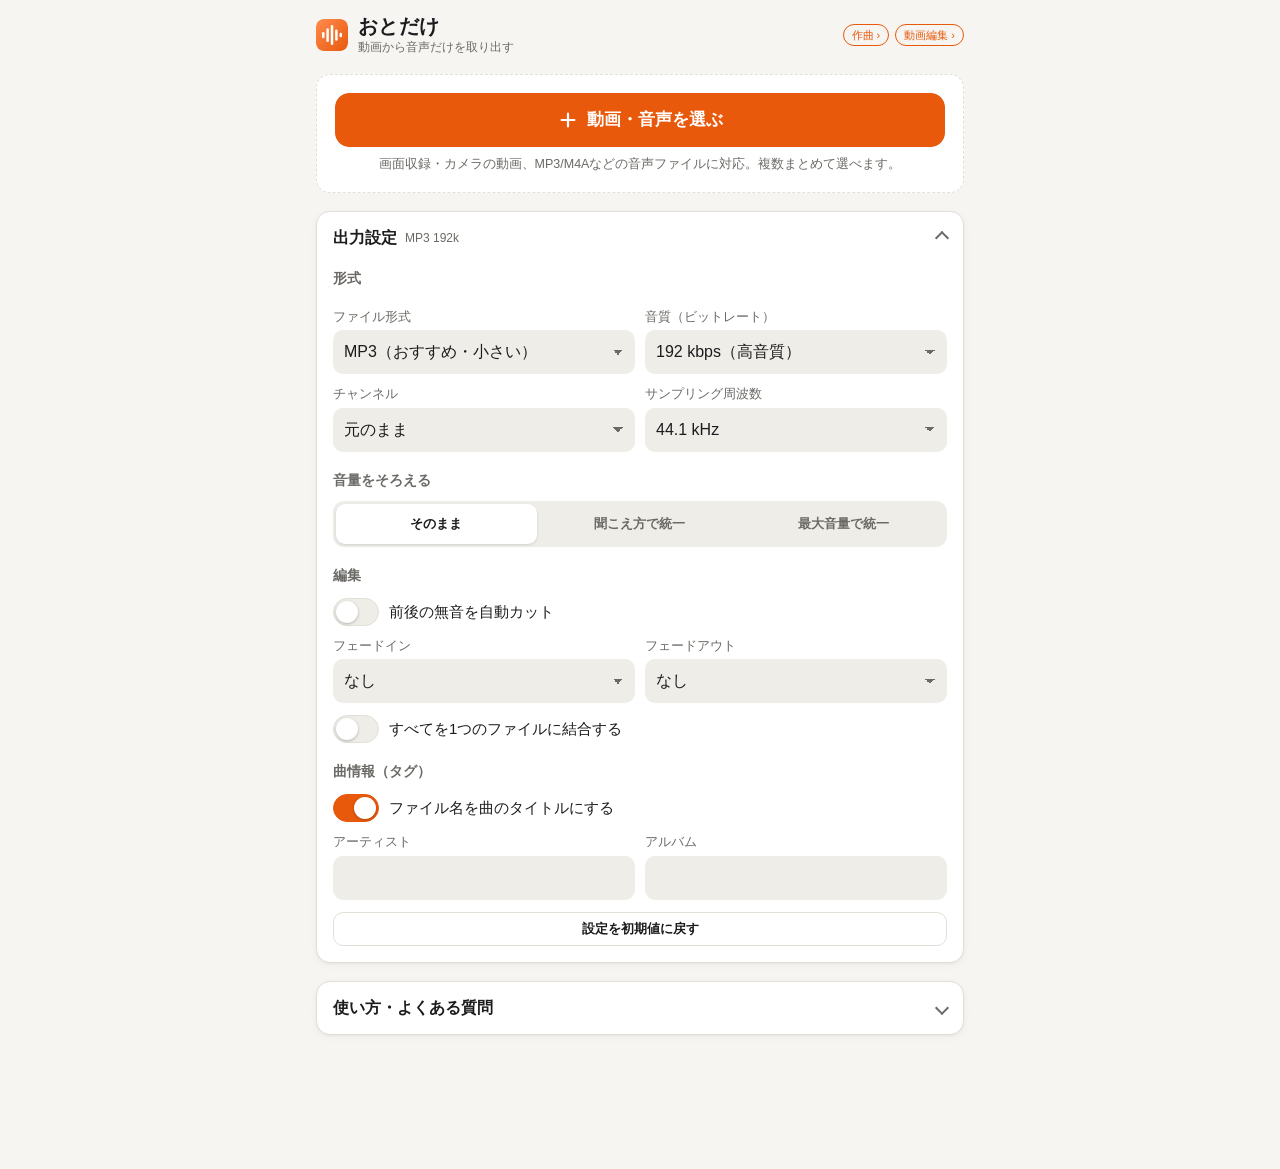
==== commit c06fb7d7: "かなでる：iPhone で使える作曲画面・効果音スタジオ・見える化を追加 アレンジ（クリップの配置・移動・複製）、ピアノロール（和音スタンプ・試聴）、 ドラムのマス目、トラック設定とエフェクト編集、ミ" ====
--- a/index.html
+++ b/index.html
@@ -25,7 +25,7 @@
         <p>動画から音声だけを取り出す</p>
       </div>
     </div>
-    <a class="badge link" href="editor/" title="動画編集アプリ「つなぐ」を開く">動画編集 ›</a>
+    <span class="badges"><a class="badge link" href="daw/" title="作曲アプリ「かなでる」を開く">作曲 ›</a><a class="badge link" href="editor/" title="動画編集アプリ「つなぐ」を開く">動画編集 ›</a></span>
   </header>
 
   <main>
--- a/css/style.css
+++ b/css/style.css
@@ -83,6 +83,7 @@
   white-space: nowrap;
 }
 .badge.link { color: var(--accent); }
+.badges { display: flex; gap: 6px; }
 
 h2 { font-size: 17px; margin: 0; }
 h3 { font-size: 14px; margin: 18px 0 8px; color: var(--muted); font-weight: 600; }
